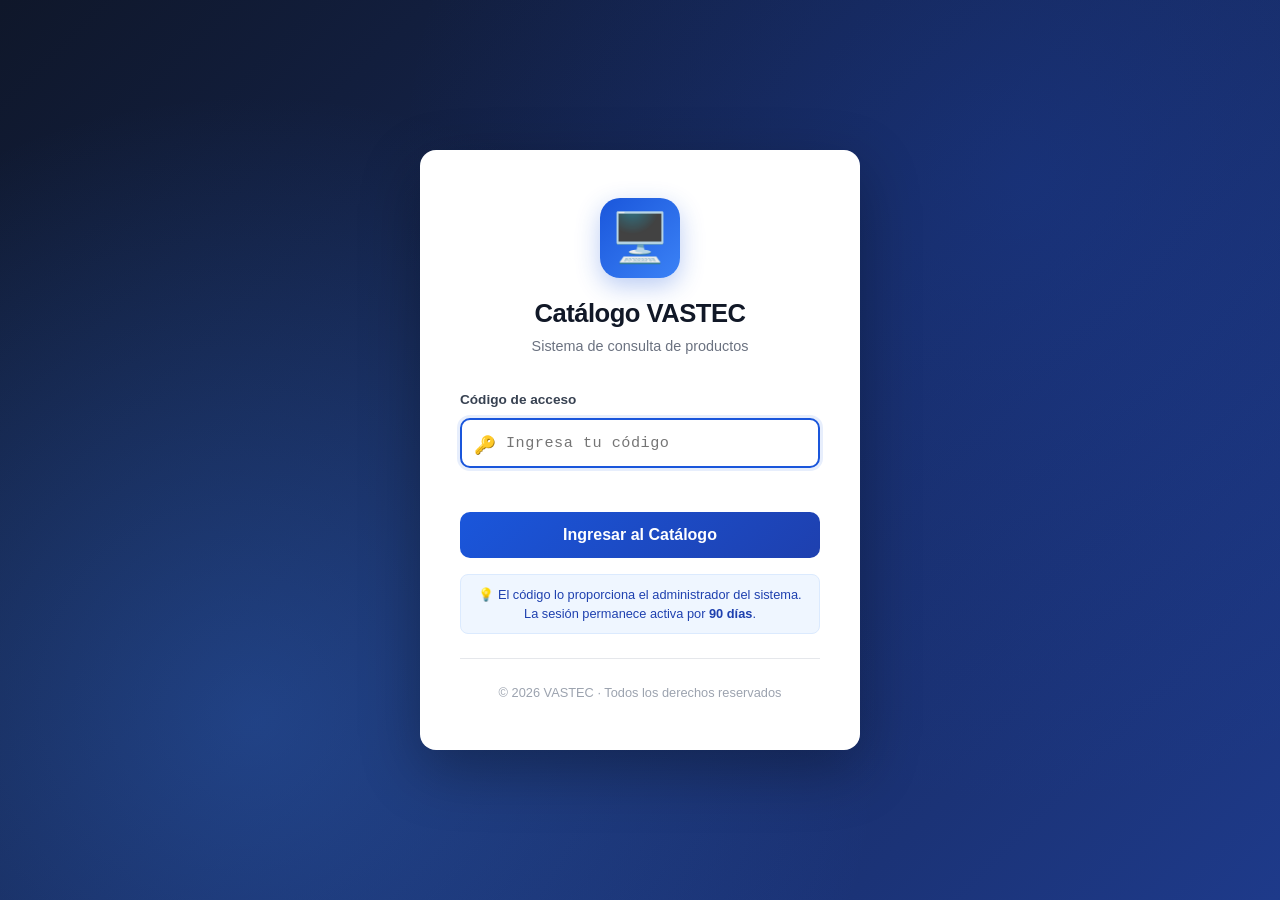
==== catalogo.html @ 037dd5f9 "Version inicial del catalogo VASTEC" ====
<!DOCTYPE html>
<html lang="es">
<head>
  <meta charset="UTF-8">
  <meta name="viewport" content="width=device-width, initial-scale=1.0">
  <title>Catálogo VASTEC</title>
  <link rel="stylesheet" href="css/styles.css">
</head>
<body>
  <!-- HEADER -->
  <header class="header">
    <div class="header-content">
      <span class="header-title">📋 Catálogo VASTEC</span>
      <div class="search-box">
        <input type="text" id="search-input" placeholder="Buscar por modelo, N° parte, procesador...">
      </div>
      <div class="header-actions">
        <span id="user-name" style="font-size:0.85rem;color:var(--text-light);"></span>
        <a href="admin-local/index.html" class="btn btn-outline btn-sm" id="admin-link" style="display:none;text-decoration:none;">⚙️ Gestión</a>
        <button class="btn btn-outline btn-sm" onclick="logout()">Salir</button>
      </div>
    </div>
  </header>

  <!-- FILTERS -->
  <div class="filters-bar">
    <div class="filters-content">
      <div class="filters-row">
        <select id="filter-categoria" class="filter-select"></select>
        <select id="filter-procesador" class="filter-select"></select>
        <select id="filter-ram" class="filter-select"></select>
        <select id="filter-almacenamiento" class="filter-select"></select>
        <select id="filter-so" class="filter-select"></select>
        <select id="filter-software" class="filter-select"></select>
        <div class="price-range">
          <input type="number" id="price-min" placeholder="Min $">
          <span>-</span>
          <input type="number" id="price-max" placeholder="Max $">
        </div>
        <button id="filters-toggle" class="filters-toggle">⚙️ Más filtros</button>
      </div>

      <!-- ADVANCED FILTERS (hidden) -->
      <div id="filters-advanced" class="filters-advanced">
        <select id="filter-lan" class="filter-select">
          <option value="">LAN (todos)</option>
          <option value="si">Con LAN</option>
          <option value="no">Sin LAN</option>
        </select>
        <select id="filter-wlan" class="filter-select">
          <option value="">WLAN (todos)</option>
          <option value="si">Con WLAN</option>
          <option value="no">Sin WLAN</option>
        </select>
        <select id="filter-hdmi" class="filter-select">
          <option value="">HDMI (todos)</option>
          <option value="si">Con HDMI</option>
          <option value="no">Sin HDMI</option>
        </select>
        <select id="filter-vga" class="filter-select">
          <option value="">VGA (todos)</option>
          <option value="si">Con VGA</option>
          <option value="no">Sin VGA</option>
        </select>
        <select id="filter-optica" class="filter-select">
          <option value="">U. Óptica (todos)</option>
          <option value="si">Con U. Óptica</option>
          <option value="no">Sin U. Óptica</option>
        </select>
      </div>
    </div>
  </div>

  <!-- RESULTS -->
  <main class="results-container">
    <div class="results-header">
      <span class="results-count" id="results-count"></span>
      <div class="sort-controls">
        <label style="font-size:0.85rem;">Ordenar:</label>
        <select id="sort-by">
          <option value="precio-asc">Precio ↑</option>
          <option value="precio-desc">Precio ↓</option>
          <option value="ram-asc">RAM ↑</option>
          <option value="ram-desc">RAM ↓</option>
          <option value="nombre">Nombre A-Z</option>
        </select>
      </div>
    </div>
<!-- INDICADOR DE CARGA -->
<div id="loading-indicator" style="display:none;text-align:center;padding:20px;">
  <div style="display:inline-block;width:32px;height:32px;border:3px solid #e5e7eb;border-top-color:#1a56db;border-radius:50%;animation:spin 0.8s linear infinite;"></div>
  <p style="color:#6b7280;font-size:0.9rem;margin-top:8px;">Procesando filtros...</p>
</div>

<div class="cards-grid" id="products-grid"></div>

<!-- BOTÓN CARGAR MÁS -->
<div style="text-align:center;margin:24px 0;">
  <button id="btn-load-more" class="btn btn-outline" style="display:none;padding:12px 32px;">
    📦 Cargar más
  </button>
</div>

<!-- SENTINEL PARA INFINITE SCROLL -->
<div id="scroll-sentinel" style="height:1px;"></div>
  </main>

  <!-- SELECTION BAR -->
  <div class="selection-bar" id="selection-bar">
    <span class="selection-info">🛒 <strong id="selection-count">0</strong> producto(s) seleccionado(s)</span>
    <div class="selection-actions">
    <button class="btn btn-success btn-sm" id="btn-whatsapp">📱 WhatsApp</button>
    <button class="btn btn-outline btn-sm" id="btn-copy-summary" style="color:white;border-color:white;">📋 Copiar resumen</button>
    <button class="btn btn-outline btn-sm" id="btn-clear-selection" style="color:white;border-color:white;">✕ Limpiar</button>
    </div>
  </div>

  <!-- MODAL -->
  <div class="modal-overlay" id="modal-overlay" onclick="if(event.target===this)closeModal()">
    <div class="modal" id="modal-content"></div>
  </div>

  <!-- SCRIPTS -->
  <script src="js/crypto.js"></script>
  <script src="js/auth.js"></script>
  <script src="js/filters.js"></script>
  <script src="js/export.js"></script>
  <script src="js/app.js"></script>
<style>
  @keyframes spin {
    to { transform: rotate(360deg); }
  }
</style>
</body>
</html>
---- css/styles.css ----
:root {
  --primary: #1a56db;
  --primary-light: #e8f0fe;
  --secondary: #374151;
  --success: #059669;
  --danger: #dc2626;
  --warning: #d97706;
  --bg: #f3f4f6;
  --card-bg: #ffffff;
  --text: #1f2937;
  --text-light: #6b7280;
  --border: #e5e7eb;
  --shadow: 0 1px 3px rgba(0,0,0,0.1);
  --shadow-lg: 0 4px 12px rgba(0,0,0,0.15);
  --radius: 12px;
}

* { margin: 0; padding: 0; box-sizing: border-box; }

body {
  font-family: -apple-system, BlinkMacSystemFont, 'Segoe UI', Roboto, sans-serif;
  background: var(--bg);
  color: var(--text);
  line-height: 1.5;
}

/* === LOGIN === */
.login-container {
  min-height: 100vh;
  display: flex;
  align-items: center;
  justify-content: center;
  padding: 20px;
  background: linear-gradient(135deg, #667eea 0%, #764ba2 100%);
}

.login-box {
  background: white;
  border-radius: var(--radius);
  padding: 40px;
  width: 100%;
  max-width: 400px;
  box-shadow: var(--shadow-lg);
}

.login-box h1 {
  font-size: 1.5rem;
  margin-bottom: 8px;
  text-align: center;
}

.login-box p {
  color: var(--text-light);
  text-align: center;
  margin-bottom: 24px;
  font-size: 0.9rem;
}

.login-box input {
  width: 100%;
  padding: 12px 16px;
  border: 2px solid var(--border);
  border-radius: 8px;
  font-size: 1rem;
  margin-bottom: 16px;
  transition: border-color 0.2s;
}

.login-box input:focus {
  outline: none;
  border-color: var(--primary);
}

.btn {
  display: inline-flex;
  align-items: center;
  justify-content: center;
  gap: 8px;
  padding: 12px 24px;
  border: none;
  border-radius: 8px;
  font-size: 0.95rem;
  font-weight: 600;
  cursor: pointer;
  transition: all 0.2s;
}

.btn-primary {
  background: var(--primary);
  color: white;
  width: 100%;
}

.btn-primary:hover { background: #1e40af; }

.btn-success { background: var(--success); color: white; }
.btn-danger { background: var(--danger); color: white; }
.btn-outline {
  background: transparent;
  border: 2px solid var(--border);
  color: var(--text);
}
.btn-outline:hover { border-color: var(--primary); color: var(--primary); }

.btn-sm { padding: 8px 16px; font-size: 0.85rem; }

/* === HEADER === */
.header {
  background: white;
  border-bottom: 1px solid var(--border);
  padding: 12px 20px;
  position: sticky;
  top: 0;
  z-index: 100;
  box-shadow: var(--shadow);
}

.header-content {
  max-width: 1400px;
  margin: 0 auto;
  display: flex;
  align-items: center;
  justify-content: space-between;
  gap: 16px;
}

.header-title {
  font-size: 1.1rem;
  font-weight: 700;
  color: var(--primary);
}

.header-actions {
  display: flex;
  align-items: center;
  gap: 8px;
}

/* === SEARCH === */
.search-box {
  flex: 1;
  max-width: 400px;
  position: relative;
}

.search-box input {
  width: 100%;
  padding: 10px 16px 10px 40px;
  border: 2px solid var(--border);
  border-radius: 24px;
  font-size: 0.9rem;
}

.search-box input:focus {
  outline: none;
  border-color: var(--primary);
}

.search-box::before {
  content: "🔍";
  position: absolute;
  left: 14px;
  top: 50%;
  transform: translateY(-50%);
  font-size: 0.85rem;
}

/* === FILTERS === */
.filters-bar {
  background: white;
  border-bottom: 1px solid var(--border);
  padding: 12px 20px;
}

.filters-content {
  max-width: 1400px;
  margin: 0 auto;
}

.filters-row {
  display: flex;
  gap: 8px;
  flex-wrap: wrap;
  align-items: center;
}

.filter-group {
  position: relative;
}

.filter-select {
  padding: 8px 32px 8px 12px;
  border: 1px solid var(--border);
  border-radius: 8px;
  font-size: 0.85rem;
  background: white;
  cursor: pointer;
  appearance: none;
  background-image: url("data:image/svg+xml,%3Csvg xmlns='http://www.w3.org/2000/svg' width='12' height='12' viewBox='0 0 12 12'%3E%3Cpath fill='%236b7280' d='M6 8L1 3h10z'/%3E%3C/svg%3E");
  background-repeat: no-repeat;
  background-position: right 10px center;
}

.filter-select:focus {
  outline: none;
  border-color: var(--primary);
}

.filter-select.active {
  border-color: var(--primary);
  background-color: var(--primary-light);
}

.filters-toggle {
  padding: 8px 16px;
  border: 1px dashed var(--border);
  border-radius: 8px;
  background: transparent;
  color: var(--text-light);
  font-size: 0.85rem;
  cursor: pointer;
}

.filters-toggle:hover {
  border-color: var(--primary);
  color: var(--primary);
}

.filters-advanced {
  display: none;
  margin-top: 12px;
  padding-top: 12px;
  border-top: 1px solid var(--border);
}

.filters-advanced.show { display: flex; flex-wrap: wrap; gap: 8px; }

/* === RESULTS === */
.results-container {
  max-width: 1400px;
  margin: 0 auto;
  padding: 20px;
}

.results-header {
  display: flex;
  align-items: center;
  justify-content: space-between;
  margin-bottom: 16px;
  flex-wrap: wrap;
  gap: 12px;
}

.results-count {
  font-size: 0.9rem;
  color: var(--text-light);
}

.results-count strong { color: var(--text); }

.sort-controls {
  display: flex;
  align-items: center;
  gap: 8px;
}

.sort-controls select {
  padding: 6px 12px;
  border: 1px solid var(--border);
  border-radius: 6px;
  font-size: 0.85rem;
}

/* === CARDS === */
.cards-grid {
  display: grid;
  grid-template-columns: repeat(auto-fill, minmax(320px, 1fr));
  gap: 16px;
}

.product-card {
  background: var(--card-bg);
  border-radius: var(--radius);
  border: 1px solid var(--border);
  padding: 20px;
  transition: all 0.2s;
  position: relative;
}

.product-card:hover {
  box-shadow: var(--shadow-lg);
  transform: translateY(-2px);
}

.product-card.selected {
  border-color: var(--primary);
  background: var(--primary-light);
}

.card-header {
  display: flex;
  justify-content: space-between;
  align-items: flex-start;
  margin-bottom: 12px;
}

.card-category {
  font-size: 0.7rem;
  text-transform: uppercase;
  letter-spacing: 0.5px;
  color: var(--primary);
  background: var(--primary-light);
  padding: 3px 8px;
  border-radius: 4px;
  font-weight: 600;
}

.card-select {
  width: 20px;
  height: 20px;
  cursor: pointer;
  accent-color: var(--primary);
}

.card-title {
  font-size: 1.05rem;
  font-weight: 700;
  margin-bottom: 4px;
}

.card-model {
  font-size: 0.85rem;
  color: var(--text-light);
  margin-bottom: 12px;
}

.card-specs {
  display: grid;
  grid-template-columns: 1fr 1fr;
  gap: 6px;
  margin-bottom: 12px;
}

.spec-item {
  font-size: 0.8rem;
  display: flex;
  align-items: center;
  gap: 4px;
}

.spec-item .spec-icon { font-size: 0.75rem; }
.spec-item .spec-label { color: var(--text-light); }
.spec-item .spec-value { font-weight: 500; }

.card-footer {
  display: flex;
  align-items: center;
  justify-content: space-between;
  padding-top: 12px;
  border-top: 1px solid var(--border);
}

.card-price {
  font-size: 1.3rem;
  font-weight: 800;
  color: var(--success);
}

.card-actions {
  display: flex;
  gap: 6px;
}

.card-actions button {
  padding: 6px 10px;
  border: 1px solid var(--border);
  border-radius: 6px;
  background: white;
  cursor: pointer;
  font-size: 0.8rem;
  transition: all 0.2s;
}

.card-actions button:hover {
  background: var(--primary);
  color: white;
  border-color: var(--primary);
}

/* === SELECTION BAR === */
.selection-bar {
  position: fixed;
  bottom: 0;
  left: 0;
  right: 0;
  background: var(--secondary);
  color: white;
  padding: 12px 20px;
  display: none;
  align-items: center;
  justify-content: space-between;
  z-index: 200;
  box-shadow: 0 -2px 10px rgba(0,0,0,0.2);
}

.selection-bar.show { display: flex; }

.selection-info { font-size: 0.9rem; }
.selection-actions { display: flex; gap: 8px; }

/* === MODAL === */
.modal-overlay {
  position: fixed;
  inset: 0;
  background: rgba(0,0,0,0.5);
  display: none;
  align-items: center;
  justify-content: center;
  z-index: 300;
  padding: 20px;
}

.modal-overlay.show { display: flex; }

.modal {
  background: white;
  border-radius: var(--radius);
  width: 100%;
  max-width: 600px;
  max-height: 80vh;
  overflow-y: auto;
  padding: 24px;
}

.modal-header {
  display: flex;
  justify-content: space-between;
  align-items: center;
  margin-bottom: 16px;
}

.modal-close {
  background: none;
  border: none;
  font-size: 1.5rem;
  cursor: pointer;
  color: var(--text-light);
}

/* === RESPONSIVE === */
@media (max-width: 768px) {
  .cards-grid {
    grid-template-columns: 1fr;
  }

  .header-content {
    flex-wrap: wrap;
  }

  .search-box {
    order: 3;
    max-width: 100%;
    width: 100%;
    margin-top: 8px;
  }

  .filters-row {
    overflow-x: auto;
    flex-wrap: nowrap;
    padding-bottom: 8px;
  }

  .filter-select {
    white-space: nowrap;
    min-width: fit-content;
  }

  .results-header {
    flex-direction: column;
    align-items: flex-start;
  }

  .card-specs {
    grid-template-columns: 1fr;
  }
}

/* === TOAST === */
.toast {
  position: fixed;
  top: 20px;
  right: 20px;
  background: var(--secondary);
  color: white;
  padding: 12px 20px;
  border-radius: 8px;
  font-size: 0.9rem;
  z-index: 400;
  transform: translateX(120%);
  transition: transform 0.3s;
}

.toast.show { transform: translateX(0); }

/* === EMPTY STATE === */
.empty-state {
  text-align: center;
  padding: 60px 20px;
  color: var(--text-light);
}

.empty-state .icon { font-size: 3rem; margin-bottom: 12px; }
.empty-state h3 { margin-bottom: 8px; color: var(--text); }

/* === PRICE RANGE === */
.price-range {
  display: flex;
  align-items: center;
  gap: 8px;
}

.price-range input {
  width: 80px;
  padding: 6px 8px;
  border: 1px solid var(--border);
  border-radius: 6px;
  font-size: 0.85rem;
}
/* === OPTIMIZACIÓN DE RENDIMIENTO === */
.product-card {
  content-visibility: auto;
  contain-intrinsic-size: 280px;
}

/* Animación de entrada para cards */
@keyframes fadeInCard {
  from { opacity: 0; transform: translateY(10px); }
  to { opacity: 1; transform: translateY(0); }
}

.product-card {
  animation: fadeInCard 0.3s ease-out;
}

/* Spinner */
.spinner {
  display: inline-block;
  width: 32px;
  height: 32px;
  border: 3px solid #e5e7eb;
  border-top-color: #1a56db;
  border-radius: 50%;
  animation: spin 0.8s linear infinite;
}
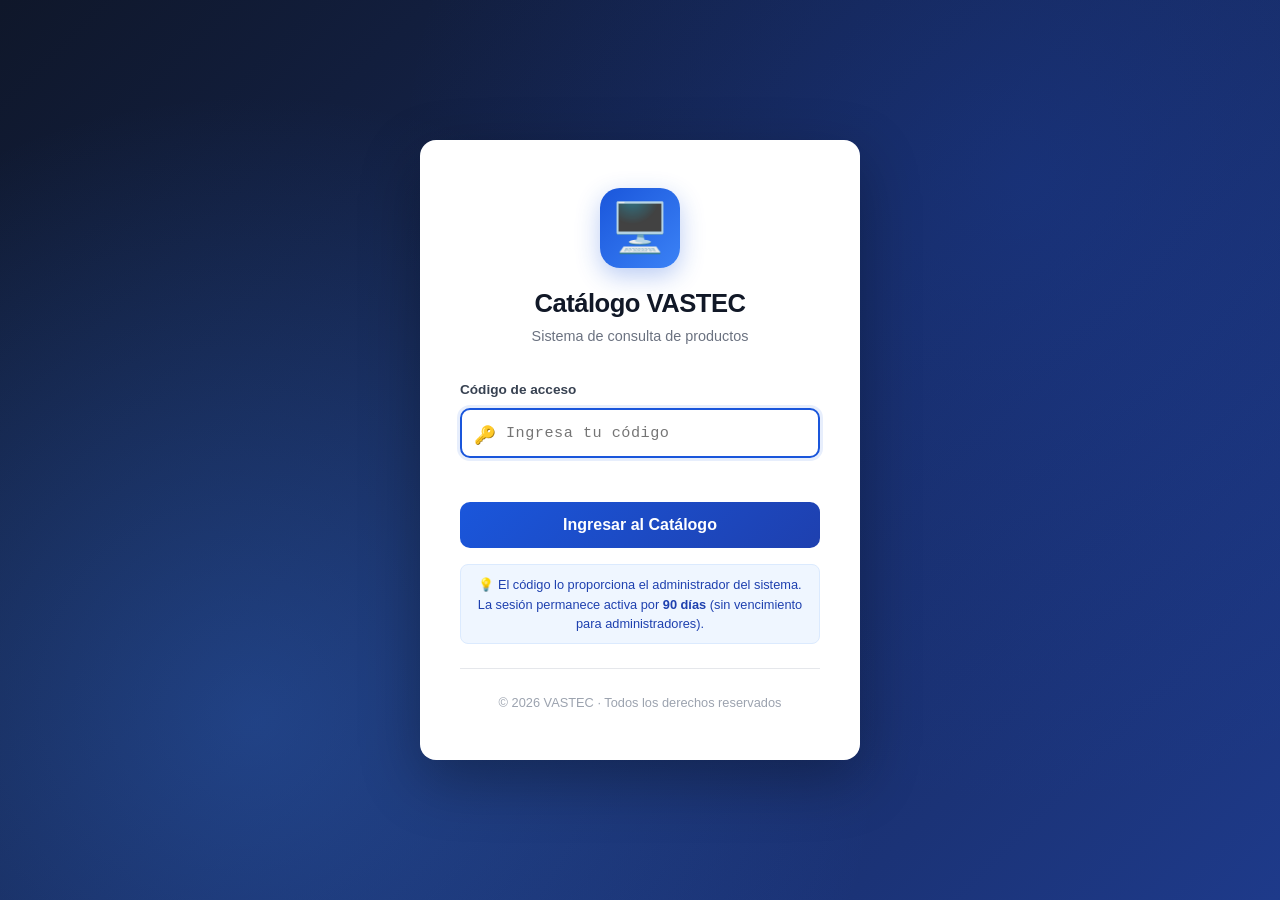
==== commit ffc6fd67: "Agregar filtro de Pantalla para AIO y Estación de Trabajo Portátil" ====
--- a/catalogo.html
+++ b/catalogo.html
@@ -26,48 +26,98 @@
   <div class="filters-bar">
     <div class="filters-content">
       <div class="filters-row">
-        <select id="filter-categoria" class="filter-select"></select>
-        <select id="filter-procesador" class="filter-select"></select>
-        <select id="filter-ram" class="filter-select"></select>
-        <select id="filter-almacenamiento" class="filter-select"></select>
-        <select id="filter-so" class="filter-select"></select>
-        <select id="filter-software" class="filter-select"></select>
+        <div class="filter-dropdown" data-filter="categoria">
+          <button type="button" class="filter-dropdown-btn" id="btn-categoria">Categoría <span class="filter-count" id="count-categoria"></span></button>
+          <div class="filter-dropdown-panel" id="panel-categoria"></div>
+        </div>
+        <div class="filter-dropdown" data-filter="procesador">
+          <button type="button" class="filter-dropdown-btn" id="btn-procesador">Procesador <span class="filter-count" id="count-procesador"></span></button>
+          <div class="filter-dropdown-panel" id="panel-procesador"></div>
+        </div>
+        <div class="filter-dropdown" data-filter="ram">
+          <button type="button" class="filter-dropdown-btn" id="btn-ram">RAM <span class="filter-count" id="count-ram"></span></button>
+          <div class="filter-dropdown-panel" id="panel-ram"></div>
+        </div>
+        <div class="filter-dropdown" data-filter="almacenamiento">
+          <button type="button" class="filter-dropdown-btn" id="btn-almacenamiento">Almacenamiento <span class="filter-count" id="count-almacenamiento"></span></button>
+          <div class="filter-dropdown-panel" id="panel-almacenamiento"></div>
+        </div>
+        <div class="filter-dropdown" data-filter="so">
+          <button type="button" class="filter-dropdown-btn" id="btn-so">Sistema Operativo <span class="filter-count" id="count-so"></span></button>
+          <div class="filter-dropdown-panel" id="panel-so"></div>
+        </div>
+        <div class="filter-dropdown" data-filter="software">
+          <button type="button" class="filter-dropdown-btn" id="btn-software">Software <span class="filter-count" id="count-software"></span></button>
+          <div class="filter-dropdown-panel" id="panel-software"></div>
+        </div>
+
         <div class="price-range">
           <input type="number" id="price-min" placeholder="Min $">
           <span>-</span>
           <input type="number" id="price-max" placeholder="Max $">
         </div>
+
         <button id="filters-toggle" class="filters-toggle">⚙️ Más filtros</button>
+        <button id="btn-clear-filters" class="btn-clear-filters" style="display:none;">🧹 Limpiar filtros</button>
       </div>
 
       <!-- ADVANCED FILTERS (hidden) -->
       <div id="filters-advanced" class="filters-advanced">
-        <select id="filter-lan" class="filter-select">
-          <option value="">LAN (todos)</option>
-          <option value="si">Con LAN</option>
-          <option value="no">Sin LAN</option>
-        </select>
-        <select id="filter-wlan" class="filter-select">
-          <option value="">WLAN (todos)</option>
-          <option value="si">Con WLAN</option>
-          <option value="no">Sin WLAN</option>
-        </select>
-        <select id="filter-hdmi" class="filter-select">
-          <option value="">HDMI (todos)</option>
-          <option value="si">Con HDMI</option>
-          <option value="no">Sin HDMI</option>
-        </select>
-        <select id="filter-vga" class="filter-select">
-          <option value="">VGA (todos)</option>
-          <option value="si">Con VGA</option>
-          <option value="no">Sin VGA</option>
-        </select>
-        <select id="filter-optica" class="filter-select">
-          <option value="">U. Óptica (todos)</option>
-          <option value="si">Con U. Óptica</option>
-          <option value="no">Sin U. Óptica</option>
-        </select>
+        <div class="filter-dropdown" data-filter="case">
+          <button type="button" class="filter-dropdown-btn" id="btn-case">Gabinete <span class="filter-count" id="count-case"></span></button>
+          <div class="filter-dropdown-panel" id="panel-case"></div>
+        </div>
+        <div class="filter-dropdown" data-filter="fuente">
+          <button type="button" class="filter-dropdown-btn" id="btn-fuente">Fuente de Poder <span class="filter-count" id="count-fuente"></span></button>
+          <div class="filter-dropdown-panel" id="panel-fuente"></div>
+        </div>
+        <div class="filter-dropdown" data-filter="video">
+          <button type="button" class="filter-dropdown-btn" id="btn-video">Tarjeta de Video <span class="filter-count" id="count-video"></span></button>
+          <div class="filter-dropdown-panel" id="panel-video"></div>
+        </div>
+        <div class="filter-dropdown" data-filter="chipset">
+          <button type="button" class="filter-dropdown-btn" id="btn-chipset">Chipset <span class="filter-count" id="count-chipset"></span></button>
+          <div class="filter-dropdown-panel" id="panel-chipset"></div>
+        </div>
+        <div class="filter-dropdown" data-filter="pantalla">
+          <button type="button" class="filter-dropdown-btn" id="btn-pantalla">Pantalla <span class="filter-count" id="count-pantalla"></span></button>
+          <div class="filter-dropdown-panel" id="panel-pantalla"></div>
+        </div>
+
+        <div class="pill-filter" data-filter="lan">
+          <span class="pill-filter-label">LAN</span>
+          <button type="button" class="pill-btn active" data-value="">Todos</button>
+          <button type="button" class="pill-btn" data-value="si">Con</button>
+          <button type="button" class="pill-btn" data-value="no">Sin</button>
+        </div>
+        <div class="pill-filter" data-filter="wlan">
+          <span class="pill-filter-label">WLAN</span>
+          <button type="button" class="pill-btn active" data-value="">Todos</button>
+          <button type="button" class="pill-btn" data-value="si">Con</button>
+          <button type="button" class="pill-btn" data-value="no">Sin</button>
+        </div>
+        <div class="pill-filter" data-filter="hdmi">
+          <span class="pill-filter-label">HDMI</span>
+          <button type="button" class="pill-btn active" data-value="">Todos</button>
+          <button type="button" class="pill-btn" data-value="si">Con</button>
+          <button type="button" class="pill-btn" data-value="no">Sin</button>
+        </div>
+        <div class="pill-filter" data-filter="vga">
+          <span class="pill-filter-label">VGA</span>
+          <button type="button" class="pill-btn active" data-value="">Todos</button>
+          <button type="button" class="pill-btn" data-value="si">Con</button>
+          <button type="button" class="pill-btn" data-value="no">Sin</button>
+        </div>
+        <div class="pill-filter" data-filter="optica">
+          <span class="pill-filter-label">U. Óptica</span>
+          <button type="button" class="pill-btn active" data-value="">Todos</button>
+          <button type="button" class="pill-btn" data-value="si">Con</button>
+          <button type="button" class="pill-btn" data-value="no">Sin</button>
+        </div>
       </div>
+
+      <!-- CHIPS DE FILTROS ACTIVOS -->
+      <div id="active-filters-bar" class="active-filters-bar" style="display:none;"></div>
     </div>
   </div>
 
@@ -75,6 +125,15 @@
   <main class="results-container">
     <div class="results-header">
       <span class="results-count" id="results-count"></span>
+      <label class="select-all-label">
+        <input type="checkbox" id="select-all-filtered">
+        Seleccionar todos los resultados (<span id="select-all-count">0</span>)
+      </label>
+      <div class="bulk-qty-control">
+        <label for="bulk-qty-input">Cantidad para todos:</label>
+        <input type="number" id="bulk-qty-input" min="1" value="1">
+        <button type="button" id="btn-apply-bulk-qty" class="btn btn-outline btn-sm">Aplicar</button>
+      </div>
       <div class="sort-controls">
         <label style="font-size:0.85rem;">Ordenar:</label>
         <select id="sort-by">
@@ -120,11 +179,16 @@
     <div class="modal" id="modal-content"></div>
   </div>
 
+  <!-- ENCUESTA OBLIGATORIA (bloquea el catálogo hasta responderla, ver js/encuesta-gate.js) -->
+  <div class="encuesta-gate-overlay" id="encuesta-gate-overlay"></div>
+
   <!-- SCRIPTS -->
   <script src="js/crypto.js"></script>
   <script src="js/auth.js"></script>
   <script src="js/filters.js"></script>
   <script src="js/export.js"></script>
+  <script src="js/render.js"></script>
+  <script src="js/encuesta-gate.js"></script>
   <script src="js/app.js"></script>
 <style>
   @keyframes spin {
--- a/css/styles.css
+++ b/css/styles.css
@@ -184,33 +184,6 @@
   align-items: center;
 }
 
-.filter-group {
-  position: relative;
-}
-
-.filter-select {
-  padding: 8px 32px 8px 12px;
-  border: 1px solid var(--border);
-  border-radius: 8px;
-  font-size: 0.85rem;
-  background: white;
-  cursor: pointer;
-  appearance: none;
-  background-image: url("data:image/svg+xml,%3Csvg xmlns='http://www.w3.org/2000/svg' width='12' height='12' viewBox='0 0 12 12'%3E%3Cpath fill='%236b7280' d='M6 8L1 3h10z'/%3E%3C/svg%3E");
-  background-repeat: no-repeat;
-  background-position: right 10px center;
-}
-
-.filter-select:focus {
-  outline: none;
-  border-color: var(--primary);
-}
-
-.filter-select.active {
-  border-color: var(--primary);
-  background-color: var(--primary-light);
-}
-
 .filters-toggle {
   padding: 8px 16px;
   border: 1px dashed var(--border);
@@ -226,6 +199,22 @@
   color: var(--primary);
 }
 
+.btn-clear-filters {
+  padding: 8px 16px;
+  border: 1px solid var(--danger);
+  border-radius: 8px;
+  background: transparent;
+  color: var(--danger);
+  font-size: 0.85rem;
+  cursor: pointer;
+  white-space: nowrap;
+}
+
+.btn-clear-filters:hover {
+  background: var(--danger);
+  color: white;
+}
+
 .filters-advanced {
   display: none;
   margin-top: 12px;
@@ -233,7 +222,272 @@
   border-top: 1px solid var(--border);
 }
 
-.filters-advanced.show { display: flex; flex-wrap: wrap; gap: 8px; }
+.filters-advanced.show { display: flex; flex-wrap: wrap; gap: 16px; }
+
+/* === FILTER DROPDOWN (selección múltiple) === */
+.filter-dropdown {
+  position: relative;
+}
+
+.filter-dropdown-btn {
+  display: inline-flex;
+  align-items: center;
+  gap: 6px;
+  padding: 10px 16px;
+  border: 1px solid var(--border);
+  border-radius: 8px;
+  font-size: 0.9rem;
+  background: white;
+  color: var(--text);
+  cursor: pointer;
+  white-space: nowrap;
+  min-height: 44px;
+}
+
+.filter-dropdown-btn::after {
+  content: '▾';
+  font-size: 0.7rem;
+  color: var(--text-light);
+  margin-left: 2px;
+}
+
+.filter-dropdown-btn:hover,
+.filter-dropdown-btn.open {
+  border-color: var(--primary);
+}
+
+.filter-dropdown-btn.active {
+  border-color: var(--primary);
+  background: var(--primary-light);
+  color: var(--primary);
+}
+
+.filter-count {
+  display: none;
+  align-items: center;
+  justify-content: center;
+  min-width: 18px;
+  height: 18px;
+  padding: 0 5px;
+  border-radius: 999px;
+  background: var(--primary);
+  color: white;
+  font-size: 0.7rem;
+  font-weight: 700;
+}
+
+.filter-dropdown-panel {
+  display: none;
+  position: absolute;
+  top: calc(100% + 6px);
+  left: 0;
+  z-index: 250;
+  width: max(240px, min(320px, 90vw));
+  background: white;
+  border: 1px solid var(--border);
+  border-radius: 10px;
+  box-shadow: var(--shadow-lg);
+  overflow: hidden;
+}
+
+.filter-dropdown-panel.show { display: block; }
+
+.filter-panel-header {
+  display: flex;
+  align-items: center;
+  justify-content: space-between;
+  padding: 10px 14px;
+  border-bottom: 1px solid var(--border);
+  font-size: 0.85rem;
+  font-weight: 600;
+}
+
+.filter-panel-close {
+  border: none;
+  background: none;
+  color: var(--text-light);
+  cursor: pointer;
+  font-size: 0.9rem;
+  padding: 2px 6px;
+}
+
+.filter-search-wrap {
+  padding: 8px 10px;
+  border-bottom: 1px solid var(--border);
+}
+
+.filter-search-input {
+  width: 100%;
+  padding: 8px 10px;
+  border: 1px solid var(--border);
+  border-radius: 6px;
+  font-size: 0.85rem;
+  font-family: inherit;
+}
+
+.filter-search-input:focus {
+  outline: 2px solid var(--primary);
+  outline-offset: 1px;
+  border-color: var(--primary);
+}
+
+.filter-search-empty {
+  padding: 14px 10px;
+  font-size: 0.85rem;
+  color: var(--text-light);
+  text-align: center;
+}
+
+.filter-panel-list {
+  max-height: 260px;
+  overflow-y: auto;
+  padding: 6px;
+}
+
+.filter-checkbox-item {
+  display: flex;
+  align-items: center;
+  gap: 12px;
+  padding: 10px 10px;
+  border-radius: 6px;
+  font-size: 0.9rem;
+  cursor: pointer;
+  min-height: 44px;
+}
+
+.filter-checkbox-item:hover {
+  background: var(--bg);
+}
+
+.filter-checkbox-item input {
+  accent-color: var(--primary);
+  width: 20px;
+  height: 20px;
+  flex-shrink: 0;
+}
+
+.filter-option-label {
+  flex: 1;
+  overflow: hidden;
+  text-overflow: ellipsis;
+  white-space: nowrap;
+}
+
+.filter-option-count {
+  flex-shrink: 0;
+  font-size: 0.8rem;
+  color: var(--text-light);
+}
+
+.filter-checkbox-item.disabled {
+  opacity: 0.6;
+  cursor: not-allowed;
+}
+
+.filter-checkbox-item.disabled .filter-option-label {
+  text-decoration: line-through;
+  text-decoration-color: var(--text-light);
+}
+
+.filter-checkbox-item.disabled:hover {
+  background: none;
+}
+
+.filter-panel-footer {
+  padding: 8px 14px;
+  border-top: 1px solid var(--border);
+  text-align: right;
+}
+
+.filter-panel-clear {
+  border: none;
+  background: none;
+  color: var(--primary);
+  font-size: 0.8rem;
+  cursor: pointer;
+  font-weight: 600;
+}
+
+.filter-panel-clear:hover { text-decoration: underline; }
+
+.filter-empty {
+  padding: 16px;
+  font-size: 0.85rem;
+  color: var(--text-light);
+  text-align: center;
+}
+
+/* === PILL FILTERS (LAN/WLAN/HDMI/VGA/Óptica: 3 estados) === */
+.pill-filter {
+  display: flex;
+  align-items: center;
+  gap: 6px;
+}
+
+.pill-filter-label {
+  font-size: 0.85rem;
+  color: var(--text-light);
+  margin-right: 2px;
+}
+
+.pill-btn {
+  padding: 8px 14px;
+  border: 1px solid var(--border);
+  border-radius: 999px;
+  background: white;
+  color: var(--text);
+  font-size: 0.85rem;
+  cursor: pointer;
+  min-height: 40px;
+}
+
+.pill-btn:hover { border-color: var(--primary); }
+
+.pill-btn.active {
+  background: var(--primary);
+  border-color: var(--primary);
+  color: white;
+}
+
+/* === CHIPS DE FILTROS ACTIVOS === */
+.active-filters-bar {
+  display: none;
+  flex-wrap: wrap;
+  gap: 8px;
+  margin-top: 12px;
+  padding-top: 12px;
+  border-top: 1px solid var(--border);
+}
+
+.filter-chip {
+  display: inline-flex;
+  align-items: center;
+  gap: 8px;
+  padding: 6px 8px 6px 14px;
+  border-radius: 999px;
+  background: var(--primary-light);
+  color: var(--primary);
+  font-size: 0.85rem;
+  font-weight: 500;
+}
+
+.filter-chip button {
+  border: none;
+  background: rgba(26, 86, 219, 0.15);
+  color: var(--primary);
+  width: 22px;
+  height: 22px;
+  border-radius: 50%;
+  cursor: pointer;
+  font-size: 0.75rem;
+  line-height: 1;
+  display: inline-flex;
+  align-items: center;
+  justify-content: center;
+  flex-shrink: 0;
+}
+
+.filter-chip button:hover { background: var(--primary); color: white; }
 
 /* === RESULTS === */
 .results-container {
@@ -257,6 +511,39 @@
 }
 
 .results-count strong { color: var(--text); }
+
+.select-all-label {
+  display: inline-flex;
+  align-items: center;
+  gap: 8px;
+  font-size: 0.9rem;
+  color: var(--text);
+  cursor: pointer;
+}
+
+.select-all-label input {
+  width: 18px;
+  height: 18px;
+  accent-color: var(--primary);
+  cursor: pointer;
+}
+
+.bulk-qty-control {
+  display: inline-flex;
+  align-items: center;
+  gap: 8px;
+  font-size: 0.85rem;
+  color: var(--text-light);
+}
+
+.bulk-qty-control input {
+  width: 60px;
+  padding: 6px 8px;
+  border: 1px solid var(--border);
+  border-radius: 6px;
+  font-size: 0.85rem;
+  text-align: center;
+}
 
 .sort-controls {
   display: flex;
@@ -315,11 +602,42 @@
   font-weight: 600;
 }
 
+/* Un color distinto por categoría (paleta sobria: cada uno pasa >=4.5:1 de
+   contraste sobre blanco). Clase asignada por getCategoryColorClass() en
+   render.js — si aparece una categoría nueva sin mapear, se queda con el
+   azul de .card-category de arriba. */
+.card-category-desktop        { color: #2c5f8a; background: rgba(44, 95, 138, 0.10); }
+.card-category-workstation    { color: #6b4a8a; background: rgba(107, 74, 138, 0.10); }
+.card-category-portatil       { color: #2f7266; background: rgba(47, 114, 102, 0.10); }
+.card-category-aio            { color: #966a2f; background: rgba(150, 106, 47, 0.10); }
+.card-category-monitor        { color: #55637a; background: rgba(85, 99, 122, 0.10); }
+.card-category-pantalla       { color: #8a3a52; background: rgba(138, 58, 82, 0.10); }
+
+.card-header-actions {
+  display: flex;
+  align-items: center;
+  gap: 8px;
+}
+
 .card-select {
   width: 20px;
   height: 20px;
   cursor: pointer;
   accent-color: var(--primary);
+}
+
+.card-qty {
+  display: none;
+  width: 52px;
+  padding: 4px 6px;
+  border: 1px solid var(--border);
+  border-radius: 6px;
+  font-size: 0.85rem;
+  text-align: center;
+}
+
+.product-card.selected .card-qty {
+  display: inline-block;
 }
 
 .card-title {
@@ -341,16 +659,36 @@
   margin-bottom: 12px;
 }
 
+.card-description {
+  font-size: 0.85rem;
+  color: var(--text);
+  line-height: 1.5;
+  margin-bottom: 12px;
+  padding: 10px;
+  background: var(--bg);
+  border-radius: 8px;
+}
+
 .spec-item {
-  font-size: 0.8rem;
-  display: flex;
-  align-items: center;
-  gap: 4px;
-}
-
-.spec-item .spec-icon { font-size: 0.75rem; }
-.spec-item .spec-label { color: var(--text-light); }
-.spec-item .spec-value { font-weight: 500; }
+  font-size: 0.74rem;
+  display: flex;
+  align-items: baseline;
+  gap: 5px;
+  overflow: hidden;
+}
+
+.spec-item .spec-label {
+  color: var(--text-light);
+  font-weight: 600;
+  flex-shrink: 0;
+}
+
+.spec-item .spec-value {
+  font-weight: 500;
+  overflow: hidden;
+  text-overflow: ellipsis;
+  white-space: nowrap;
+}
 
 .card-footer {
   display: flex;
@@ -360,9 +698,20 @@
   border-top: 1px solid var(--border);
 }
 
+.card-price-block {
+  display: flex;
+  flex-direction: column;
+}
+
+.card-price-label {
+  font-size: 0.7rem;
+  color: var(--text-light);
+  margin-bottom: 2px;
+}
+
 .card-price {
-  font-size: 1.3rem;
-  font-weight: 800;
+  font-size: 1rem;
+  font-weight: 600;
   color: var(--success);
 }
 
@@ -447,6 +796,110 @@
   color: var(--text-light);
 }
 
+/* === ENCUESTA OBLIGATORIA (overlay, sin botón de cerrar a propósito) === */
+.encuesta-gate-overlay {
+  position: fixed;
+  inset: 0;
+  background: rgba(17, 24, 39, 0.72);
+  display: none;
+  align-items: center;
+  justify-content: center;
+  z-index: 500;
+  padding: 20px;
+}
+
+.encuesta-gate-overlay.show { display: flex; }
+
+.encuesta-gate-modal {
+  background: var(--card-bg);
+  border-radius: var(--radius);
+  width: 100%;
+  max-width: 560px;
+  max-height: 88vh;
+  overflow-y: auto;
+  padding: 28px;
+  box-shadow: var(--shadow-lg);
+}
+
+.encuesta-gate-modal h2 { margin-bottom: 8px; }
+
+.encuesta-gate-descripcion {
+  color: var(--text-light);
+  font-size: 0.9rem;
+  margin-bottom: 8px;
+}
+
+.encuesta-gate-hint {
+  font-size: 0.8rem;
+  color: var(--warning);
+  background: #fef3c7;
+  border-radius: 8px;
+  padding: 8px 12px;
+  margin-bottom: 20px;
+}
+
+.encuesta-pregunta { margin-bottom: 18px; }
+
+.encuesta-pregunta-texto {
+  font-weight: 600;
+  font-size: 0.92rem;
+  margin-bottom: 8px;
+}
+
+.encuesta-input-texto {
+  width: 100%;
+  padding: 10px 12px;
+  border: 1px solid var(--border);
+  border-radius: 8px;
+  font-family: inherit;
+  font-size: 0.9rem;
+  resize: vertical;
+}
+
+.encuesta-opciones {
+  display: flex;
+  flex-direction: column;
+  gap: 8px;
+}
+
+.encuesta-opcion-item {
+  display: flex;
+  align-items: center;
+  gap: 8px;
+  font-size: 0.9rem;
+  cursor: pointer;
+}
+
+.encuesta-escala {
+  display: flex;
+  gap: 14px;
+}
+
+.encuesta-escala-item {
+  display: flex;
+  flex-direction: column;
+  align-items: center;
+  gap: 4px;
+  font-size: 0.85rem;
+  cursor: pointer;
+  color: var(--text-light);
+}
+
+.encuesta-gate-error {
+  color: var(--danger);
+  background: #fee2e2;
+  border-radius: 8px;
+  padding: 10px 14px;
+  font-size: 0.85rem;
+  margin-bottom: 14px;
+}
+
+.encuesta-gate-submit {
+  width: 100%;
+  padding: 12px;
+  font-size: 0.95rem;
+}
+
 /* === RESPONSIVE === */
 @media (max-width: 768px) {
   .cards-grid {
@@ -465,14 +918,108 @@
   }
 
   .filters-row {
-    overflow-x: auto;
-    flex-wrap: nowrap;
-    padding-bottom: 8px;
-  }
-
-  .filter-select {
-    white-space: nowrap;
-    min-width: fit-content;
+    flex-wrap: wrap;
+  }
+
+  .filter-dropdown {
+    flex: 1 1 100%;
+  }
+
+  .filter-dropdown-btn {
+    width: 100%;
+    justify-content: space-between;
+    font-size: 1rem;
+    padding: 13px 16px;
+  }
+
+  .filter-count {
+    min-width: 24px;
+    height: 24px;
+    font-size: 0.8rem;
+  }
+
+  .filter-dropdown-panel {
+    left: 0;
+    right: 0;
+    width: auto;
+  }
+
+  .filter-panel-header {
+    padding: 14px 16px;
+    font-size: 0.95rem;
+  }
+
+  .filter-panel-close {
+    font-size: 1.2rem;
+    padding: 6px 10px;
+  }
+
+  .filter-panel-list {
+    max-height: 45vh;
+  }
+
+  .filter-checkbox-item {
+    font-size: 1rem;
+    padding: 13px 10px;
+  }
+
+  .filter-checkbox-item input {
+    width: 22px;
+    height: 22px;
+  }
+
+  .filter-panel-clear {
+    font-size: 0.9rem;
+    padding: 6px 4px;
+  }
+
+  .price-range,
+  .filters-toggle,
+  .btn-clear-filters {
+    flex: 1 1 100%;
+    justify-content: center;
+    font-size: 0.95rem;
+    padding: 12px;
+  }
+
+  .pill-filter {
+    flex: 1 1 100%;
+    justify-content: space-between;
+  }
+
+  .pill-filter-label {
+    font-size: 0.9rem;
+  }
+
+  .pill-btn {
+    flex: 1;
+    font-size: 0.9rem;
+    padding: 10px 8px;
+  }
+
+  .filter-chip {
+    font-size: 0.9rem;
+    padding: 8px 10px 8px 16px;
+  }
+
+  .filter-chip button {
+    width: 26px;
+    height: 26px;
+    font-size: 0.85rem;
+  }
+
+  .select-all-label {
+    font-size: 0.95rem;
+  }
+
+  .bulk-qty-control {
+    font-size: 0.9rem;
+  }
+
+  .bulk-qty-control input {
+    width: 70px;
+    padding: 8px;
+    font-size: 0.95rem;
   }
 
   .results-header {
@@ -482,6 +1029,21 @@
 
   .card-specs {
     grid-template-columns: 1fr;
+  }
+
+  .spec-item {
+    font-size: 0.8rem;
+  }
+
+  .card-qty {
+    width: 60px;
+    padding: 8px 6px;
+    font-size: 0.95rem;
+  }
+
+  .card-select {
+    width: 24px;
+    height: 24px;
   }
 }
 
@@ -526,6 +1088,20 @@
   border-radius: 6px;
   font-size: 0.85rem;
 }
+
+/* Reafirma el ajuste móvil de .price-range input: esta regla debe ir
+   después de la base de arriba para ganar en la cascada (misma
+   especificidad, gana la declarada más tarde). */
+@media (max-width: 768px) {
+  .price-range input {
+    flex: 1;
+    min-width: 0;
+    width: auto;
+    font-size: 0.95rem;
+    padding: 10px 8px;
+  }
+}
+
 /* === OPTIMIZACIÓN DE RENDIMIENTO === */
 .product-card {
   content-visibility: auto;
